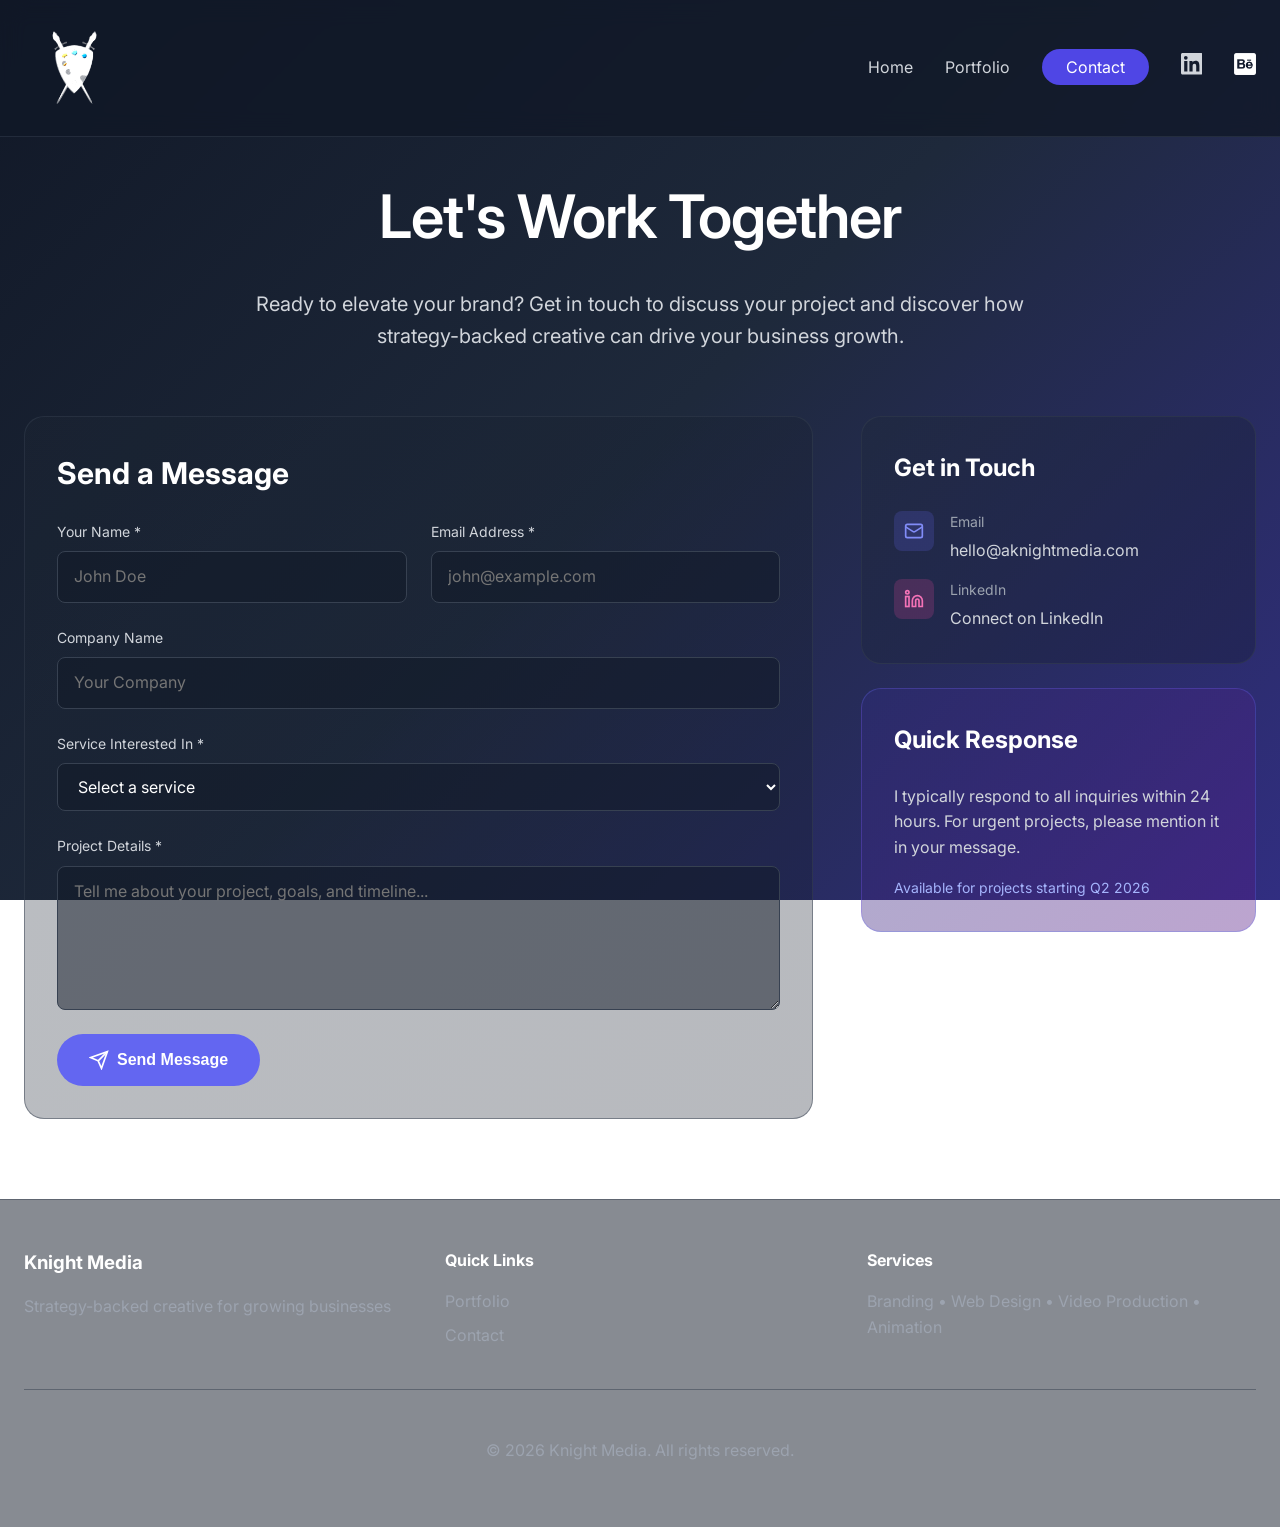
==== contact.html @ f667a1e2 "Add LinkedIn and Behance icons to the global navigation. Include the custom Behance asset and nav st" ====
<!DOCTYPE html>
<html lang="en">
  <head>
    <meta charset="UTF-8" />
    <meta name="viewport" content="width=device-width, initial-scale=1.0" />
    <meta name="description" content="Contact Knight Media to start your next creative project." />
    <title>Contact — Knight Media</title>
    <link rel="stylesheet" href="styles.css?v=5" />
    <link rel="preconnect" href="https://fonts.googleapis.com" />
    <link rel="preconnect" href="https://fonts.gstatic.com" crossorigin />
    <link href="https://fonts.googleapis.com/css2?family=Inter:wght@400;500;600;700&display=swap" rel="stylesheet" />
  </head>
  <body>
    <header class="site-header">
      <nav class="nav">
        <a class="logo" href="index.html">
          <img
            class="logo-img"
            src="assets/logo-animated.gif"
            data-static="assets/logo-static.png"
            data-duration="6000"
            alt="Knight Media"
          />
        </a>
        <button class="nav-toggle" aria-label="Open menu" aria-expanded="false">
          <svg xmlns="http://www.w3.org/2000/svg" viewBox="0 0 24 24" fill="none" stroke="currentColor" stroke-width="2" aria-hidden="true">
            <line x1="3" y1="6" x2="21" y2="6"></line>
            <line x1="3" y1="12" x2="21" y2="12"></line>
            <line x1="3" y1="18" x2="21" y2="18"></line>
          </svg>
        </button>
        <ul class="nav-links">
          <li><a href="index.html">Home</a></li>
          <li><a href="portfolio.html">Portfolio</a></li>
          <li><a href="contact.html" class="nav-cta is-active">Contact</a></li>
          <li>
            <a class="nav-social" href="https://www.linkedin.com/in/amyknight2026/" target="_blank" rel="noopener noreferrer" aria-label="LinkedIn">
              <svg xmlns="http://www.w3.org/2000/svg" viewBox="0 0 24 24" fill="currentColor" aria-hidden="true">
                <path d="M20.447 20.452h-3.554v-5.569c0-1.328-.027-3.037-1.852-3.037-1.853 0-2.136 1.445-2.136 2.939v5.667H9.351V9h3.414v1.561h.046c.477-.9 1.637-1.85 3.37-1.85 3.601 0 4.267 2.37 4.267 5.455v6.286zM5.337 7.433a2.062 2.062 0 0 1-2.063-2.065 2.064 2.064 0 1 1 4.126 0 2.062 2.062 0 0 1-2.063 2.065zm1.782 13.019H3.555V9h3.564v11.452zM22.225 0H1.771C.792 0 0 .774 0 1.729v20.542C0 23.227.792 24 1.771 24h20.451C23.2 24 24 23.227 24 22.271V1.729C24 .774 23.2 0 22.222 0h.003z" />
              </svg>
            </a>
          </li>
          <li>
            <a class="nav-social" href="https://www.behance.net/aknightmedia" target="_blank" rel="noopener noreferrer" aria-label="Behance">
              <img src="assets/behance-social-icon.png" alt="" width="22" height="22" />
            </a>
          </li>
        </ul>
      </nav>
    </header>

    <main>
      <div class="page-content">
        <div class="page-hero">
          <h1>Let&apos;s Work Together</h1>
          <p>
            Ready to elevate your brand? Get in touch to discuss your project
            and discover how strategy-backed creative can drive your business growth.
          </p>
        </div>

        <div class="contact-grid">
          <div class="form-panel">
            <h2>Send a Message</h2>
            <form id="contact-form" action="mailto:hello@aknightmedia.com" method="post" enctype="text/plain">
              <div class="form-grid">
                <div class="form-group">
                  <label for="name">Your Name *</label>
                  <input type="text" id="name" name="name" required placeholder="John Doe" />
                </div>
                <div class="form-group">
                  <label for="email">Email Address *</label>
                  <input type="email" id="email" name="email" required placeholder="john@example.com" />
                </div>
                <div class="form-group full">
                  <label for="company">Company Name</label>
                  <input type="text" id="company" name="company" placeholder="Your Company" />
                </div>
                <div class="form-group full">
                  <label for="service">Service Interested In *</label>
                  <select id="service" name="service" required>
                    <option value="">Select a service</option>
                    <option value="brand-launch">Brand Launch Kit</option>
                    <option value="explainer-video">Explainer Video Package</option>
                    <option value="social-motion">Social Motion Pack</option>
                    <option value="full-brand-web">Full Brand + Web</option>
                    <option value="consultation">General Consultation</option>
                  </select>
                </div>
                <div class="form-group full">
                  <label for="message">Project Details *</label>
                  <textarea id="message" name="message" required placeholder="Tell me about your project, goals, and timeline..."></textarea>
                </div>
              </div>
              <button class="button button-primary" type="submit" style="margin-top: 1.5rem;">
                <svg xmlns="http://www.w3.org/2000/svg" viewBox="0 0 24 24" fill="none" stroke="currentColor" stroke-width="2" aria-hidden="true">
                  <path d="m22 2-7 20-4-9-9-4Z"></path>
                  <path d="M22 2 11 13"></path>
                </svg>
                Send Message
              </button>
            </form>
          </div>

          <div class="contact-sidebar">
            <div class="info-card">
              <h3>Get in Touch</h3>
              <a class="contact-item" href="mailto:hello@aknightmedia.com">
                <div class="contact-item-icon" style="background: rgba(99, 102, 241, 0.2); color: #818cf8;">
                  <svg xmlns="http://www.w3.org/2000/svg" viewBox="0 0 24 24" fill="none" stroke="currentColor" stroke-width="2" aria-hidden="true">
                    <rect width="20" height="16" x="2" y="4" rx="2"></rect>
                    <path d="m22 7-8.97 5.7a1.94 1.94 0 0 1-2.06 0L2 7"></path>
                  </svg>
                </div>
                <div>
                  <div class="contact-item-label">Email</div>
                  <div>hello@aknightmedia.com</div>
                </div>
              </a>
              <a class="contact-item" href="https://linkedin.com" target="_blank" rel="noopener noreferrer">
                <div class="contact-item-icon" style="background: rgba(236, 72, 153, 0.2); color: #f472b6;">
                  <svg xmlns="http://www.w3.org/2000/svg" viewBox="0 0 24 24" fill="none" stroke="currentColor" stroke-width="2" aria-hidden="true">
                    <path d="M16 8a6 6 0 0 1 6 6v7h-4v-7a2 2 0 0 0-2-2 2 2 0 0 0-2 2v7h-4v-7a6 6 0 0 1 6-6z"></path>
                    <rect width="4" height="12" x="2" y="9"></rect>
                    <circle cx="4" cy="4" r="2"></circle>
                  </svg>
                </div>
                <div>
                  <div class="contact-item-label">LinkedIn</div>
                  <div>Connect on LinkedIn</div>
                </div>
              </a>
            </div>

            <div class="info-card highlight">
              <h3>Quick Response</h3>
              <p style="color: var(--text-muted); margin: 0 0 1rem;">
                I typically respond to all inquiries within 24 hours. For urgent projects,
                please mention it in your message.
              </p>
              <p style="color: var(--indigo-light); font-size: 0.875rem; margin: 0;">
                Available for projects starting Q2 2026
              </p>
            </div>
          </div>
        </div>
      </div>
    </main>

    <footer class="site-footer">
      <div class="footer-inner">
        <div class="footer-grid">
          <div>
            <h3>Knight Media</h3>
            <p>Strategy-backed creative for growing businesses</p>
          </div>
          <div>
            <h4>Quick Links</h4>
            <div class="footer-links">
              <a href="portfolio.html">Portfolio</a>
              <a href="contact.html">Contact</a>
            </div>
          </div>
          <div>
            <h4>Services</h4>
            <p>Branding &bull; Web Design &bull; Video Production &bull; Animation</p>
          </div>
        </div>
        <div class="footer-bottom">
          <p>&copy; <span id="year"></span> Knight Media. All rights reserved.</p>
        </div>
      </div>
    </footer>

    <script src="script.js?v=3"></script>
  </body>
</html>
---- styles.css ----
:root {
  --bg-dark: #111827;
  --bg-card: rgba(31, 41, 55, 0.5);
  --text: #ffffff;
  --text-muted: #d1d5db;
  --text-subtle: #9ca3af;
  --indigo: #6366f1;
  --indigo-light: #a5b4fc;
  --indigo-dark: #4f46e5;
  --purple: #a855f7;
  --pink: #ec4899;
  --border: rgba(55, 65, 81, 0.5);
  --max-width: 80rem;
  --radius: 1rem;
  --radius-lg: 1.25rem;
}

*,
*::before,
*::after {
  box-sizing: border-box;
}

html {
  scroll-behavior: smooth;
}

body {
  margin: 0;
  font-family: "Inter", system-ui, -apple-system, sans-serif;
  background: linear-gradient(135deg, #111827 0%, #1e293b 50%, #312e81 100%);
  background-attachment: fixed;
  color: var(--text);
  line-height: 1.6;
  min-height: 100vh;
}

a {
  color: inherit;
  text-decoration: none;
}

img {
  max-width: 100%;
  display: block;
}

.site-header {
  position: fixed;
  top: 0;
  left: 0;
  right: 0;
  z-index: 50;
  background: rgba(17, 24, 39, 0.8);
  backdrop-filter: blur(12px);
  border-bottom: 1px solid var(--border);
}

.nav {
  max-width: var(--max-width);
  margin: 0 auto;
  padding: 1.25rem 1.5rem;
  display: flex;
  align-items: center;
  justify-content: space-between;
  gap: 1rem;
}

.logo {
  display: inline-flex;
  align-items: center;
}

.logo-img {
  height: 6rem;
  width: auto;
}

.nav-links {
  display: flex;
  align-items: center;
  gap: 2rem;
  list-style: none;
  margin: 0;
  padding: 0;
}

.nav-links a {
  color: var(--text-muted);
  transition: color 0.2s ease;
}

.nav-links a:hover,
.nav-links a:focus-visible,
.nav-links a.is-active {
  color: var(--text);
}

.nav-links a.nav-cta {
  padding: 0.5rem 1.5rem;
  border-radius: 999px;
  background: var(--indigo);
  color: var(--text);
}

.nav-links a.nav-cta:hover,
.nav-links a.nav-cta.is-active {
  background: var(--indigo-dark);
}

.nav-social {
  display: inline-flex;
  align-items: center;
  justify-content: center;
  color: #fff;
  transition: opacity 0.2s ease;
}

.nav-social:hover,
.nav-social:focus-visible {
  color: #fff;
  opacity: 0.8;
}

.nav-social svg,
.nav-social img {
  width: 1.35rem;
  height: 1.35rem;
  display: block;
}

.nav-toggle {
  display: none;
  background: none;
  border: none;
  color: var(--text);
  cursor: pointer;
  padding: 0.25rem;
}

.nav-toggle svg {
  width: 1.5rem;
  height: 1.5rem;
}

main {
  padding-top: 5.5rem;
}

.page-content {
  max-width: var(--max-width);
  margin: 0 auto;
  padding: 0 1.5rem;
}

.section {
  padding: 5rem 0;
}

.section-alt {
  background: rgba(17, 24, 39, 0.3);
}

.section-header {
  text-align: center;
  margin-bottom: 4rem;
}

.section-header h2 {
  font-size: clamp(2rem, 5vw, 3rem);
  font-weight: 600;
  letter-spacing: -0.02em;
  margin: 0 0 1rem;
}

.section-header p {
  font-size: 1.25rem;
  color: var(--text-muted);
  max-width: 42rem;
  margin: 0 auto;
}

.hero {
  position: relative;
  min-height: calc(90vh - 5.5rem);
  display: flex;
  align-items: center;
  justify-content: center;
  text-align: center;
  margin-top: 50px;
  padding: 3rem 1.5rem;
}

.hero::before {
  content: "";
  position: absolute;
  inset: 0;
  background: linear-gradient(
    180deg,
    transparent 0%,
    rgba(49, 46, 129, 0.2) 50%,
    rgba(17, 24, 39, 0.5) 100%
  );
  pointer-events: none;
}

.hero-inner {
  position: relative;
  max-width: 64rem;
}

.badge {
  display: inline-flex;
  align-items: center;
  gap: 0.5rem;
  padding: 0.5rem 1rem;
  margin-bottom: 1.5rem;
  background: rgba(99, 102, 241, 0.2);
  border: 1px solid rgba(129, 140, 248, 0.3);
  border-radius: 999px;
  font-size: 0.875rem;
  color: var(--indigo-light);
}

.badge svg {
  width: 1rem;
  height: 1rem;
}

.hero h1 {
  font-size: clamp(2.5rem, 7vw, 4.5rem);
  font-weight: 600;
  letter-spacing: -0.03em;
  line-height: 1.1;
  margin: 0 0 1.5rem;
}

.gradient-text {
  background: linear-gradient(90deg, var(--indigo-light), var(--purple));
  -webkit-background-clip: text;
  background-clip: text;
  color: transparent;
}

.hero-text {
  font-size: clamp(1.1rem, 2.5vw, 1.5rem);
  color: var(--text-muted);
  max-width: 48rem;
  margin: 0 auto 2rem;
  line-height: 1.7;
}

.hero-actions {
  display: flex;
  flex-wrap: wrap;
  gap: 1rem;
  justify-content: center;
}

.button {
  display: inline-flex;
  align-items: center;
  justify-content: center;
  gap: 0.5rem;
  padding: 1rem 2rem;
  border-radius: 999px;
  font-weight: 600;
  font-size: 1rem;
  border: none;
  cursor: pointer;
  transition: transform 0.2s ease, background 0.2s ease;
}

.button:hover,
.button:focus-visible {
  transform: scale(1.05);
}

.button-primary {
  background: var(--indigo);
  color: var(--text);
}

.button-primary:hover,
.button-primary:focus-visible {
  background: var(--indigo-dark);
}

.button-secondary {
  background: rgba(255, 255, 255, 0.1);
  border: 1px solid rgba(255, 255, 255, 0.2);
  color: var(--text);
  backdrop-filter: blur(4px);
}

.button-secondary:hover,
.button-secondary:focus-visible {
  background: rgba(255, 255, 255, 0.2);
}

.button svg {
  width: 1.25rem;
  height: 1.25rem;
}

.card-grid {
  display: grid;
  gap: 1.5rem;
}

.card-grid-4 {
  grid-template-columns: repeat(4, minmax(0, 1fr));
}

.card-grid-3 {
  grid-template-columns: repeat(3, minmax(0, 1fr));
}

.card-grid-2 {
  grid-template-columns: repeat(2, minmax(0, 1fr));
}

.package-card {
  background: linear-gradient(135deg, rgba(31, 41, 55, 0.5), rgba(17, 24, 39, 0.5));
  backdrop-filter: blur(4px);
  border: 1px solid var(--border);
  border-radius: var(--radius-lg);
  padding: 2rem;
  transition: transform 0.2s ease, border-color 0.2s ease;
}

.package-card:hover {
  transform: scale(1.03);
  border-color: rgba(99, 102, 241, 0.5);
}

.package-card.featured {
  background: linear-gradient(135deg, rgba(49, 46, 129, 0.4), rgba(88, 28, 135, 0.4));
  border: 2px solid rgba(99, 102, 241, 0.5);
  transform: scale(1.03);
  position: relative;
}

.package-card .popular-badge {
  position: absolute;
  top: -0.75rem;
  left: 50%;
  transform: translateX(-50%);
  padding: 0.25rem 1rem;
  background: var(--indigo);
  border-radius: 999px;
  font-size: 0.875rem;
}

.icon-box {
  width: 3rem;
  height: 3rem;
  border-radius: 0.5rem;
  display: flex;
  align-items: center;
  justify-content: center;
  margin-bottom: 1.5rem;
}

.icon-box svg {
  width: 1.5rem;
  height: 1.5rem;
}

.icon-box.indigo {
  background: rgba(99, 102, 241, 0.2);
  color: #818cf8;
}

.icon-box.purple {
  background: rgba(168, 85, 247, 0.2);
  color: #c084fc;
}

.icon-box.pink {
  background: rgba(236, 72, 153, 0.2);
  color: #f472b6;
}

.package-card h3 {
  font-size: 1.5rem;
  margin: 0 0 0.5rem;
}

.package-price {
  font-size: 1.875rem;
  margin: 0 0 1rem;
}

.package-price.indigo {
  color: var(--indigo-light);
}

.package-price.purple {
  color: #c084fc;
}

.package-price.pink {
  color: #f472b6;
}

.feature-list {
  list-style: none;
  margin: 0 0 1.5rem;
  padding: 0;
  display: grid;
  gap: 0.75rem;
  color: var(--text-muted);
}

.feature-list li {
  display: flex;
  align-items: flex-start;
  gap: 0.5rem;
}

.feature-list svg {
  width: 1rem;
  height: 1rem;
  margin-top: 0.25rem;
  flex-shrink: 0;
}

.package-cta {
  display: block;
  text-align: center;
  padding: 0.75rem 1.5rem;
  border-radius: 0.5rem;
  transition: background 0.2s ease;
}

.package-cta.indigo {
  background: rgba(99, 102, 241, 0.2);
  border: 1px solid rgba(129, 140, 248, 0.3);
}

.package-cta.indigo:hover {
  background: rgba(99, 102, 241, 0.3);
}

.package-cta.purple {
  background: rgba(168, 85, 247, 0.2);
  border: 1px solid rgba(192, 132, 252, 0.3);
}

.package-cta.purple:hover {
  background: rgba(168, 85, 247, 0.3);
}

.package-cta.pink {
  background: rgba(236, 72, 153, 0.2);
  border: 1px solid rgba(244, 114, 182, 0.3);
}

.package-cta.pink:hover {
  background: rgba(236, 72, 153, 0.3);
}

.case-card {
  background: linear-gradient(135deg, rgba(31, 41, 55, 0.3), rgba(17, 24, 39, 0.3));
  border: 1px solid var(--border);
  border-radius: var(--radius-lg);
  overflow: hidden;
  transition: transform 0.2s ease, border-color 0.2s ease;
}

.case-card:hover {
  transform: scale(1.03);
  border-color: rgba(99, 102, 241, 0.5);
}

.case-card-image {
  height: 16rem;
  display: flex;
  align-items: center;
  justify-content: center;
}

.case-card-image svg {
  width: 5rem;
  height: 5rem;
  color: rgba(255, 255, 255, 0.3);
}

.case-card-image.indigo {
  background: linear-gradient(135deg, #4f46e5, #7c3aed);
}

.case-card-image.purple {
  background: linear-gradient(135deg, #7c3aed, #db2777);
}

.case-card-image.pink {
  background: linear-gradient(135deg, #db2777, #ea580c);
}

.case-card-body {
  padding: 1.5rem;
}

.case-tag {
  font-size: 0.875rem;
  margin: 0 0 0.5rem;
}

.case-tag.indigo {
  color: #818cf8;
}

.case-tag.purple {
  color: #c084fc;
}

.case-tag.pink {
  color: #f472b6;
}

.case-card h3 {
  font-size: 1.5rem;
  margin: 0 0 0.5rem;
  transition: color 0.2s ease;
}

.case-card:hover h3 {
  color: var(--indigo-light);
}

.case-card p {
  color: var(--text-subtle);
  margin: 0 0 1rem;
}

.case-link {
  display: flex;
  align-items: center;
  gap: 0.5rem;
  color: #818cf8;
}

.case-link svg {
  width: 1rem;
  height: 1rem;
  transition: transform 0.2s ease;
}

.case-card:hover .case-link svg {
  transform: translateX(0.25rem);
}

.text-center {
  text-align: center;
}

.mt-12 {
  margin-top: 3rem;
}

.site-footer {
  background: rgba(17, 24, 39, 0.5);
  border-top: 1px solid var(--border);
  margin-top: 5rem;
}

.footer-inner {
  max-width: var(--max-width);
  margin: 0 auto;
  padding: 3rem 1.5rem;
}

.footer-grid {
  display: grid;
  grid-template-columns: repeat(3, minmax(0, 1fr));
  gap: 2rem;
}

.footer-grid h3,
.footer-grid h4 {
  margin: 0 0 1rem;
}

.footer-grid p,
.footer-grid a {
  color: var(--text-subtle);
}

.footer-grid a:hover {
  color: var(--text);
}

.footer-links {
  display: grid;
  gap: 0.5rem;
}

.footer-bottom {
  border-top: 1px solid var(--border);
  margin-top: 2rem;
  padding-top: 2rem;
  text-align: center;
  color: var(--text-subtle);
}

.page-hero {
  padding: 5rem 0 4rem;
  text-align: center;
}

.page-hero h1 {
  font-size: clamp(2.5rem, 6vw, 3.75rem);
  font-weight: 600;
  letter-spacing: -0.02em;
  margin: 0 0 1.5rem;
}

.page-hero p {
  font-size: 1.25rem;
  color: var(--text-muted);
  max-width: 48rem;
  margin: 0 auto;
}

.filter-bar {
  display: flex;
  flex-wrap: wrap;
  justify-content: center;
  gap: 1rem;
  margin-bottom: 3rem;
}

.filter-btn {
  display: inline-flex;
  align-items: center;
  gap: 0.5rem;
  padding: 0.75rem 1.5rem;
  border-radius: 999px;
  border: none;
  background: rgba(31, 41, 55, 0.5);
  color: var(--text-muted);
  font-size: 1rem;
  cursor: pointer;
  transition: background 0.2s ease, color 0.2s ease;
}

.filter-btn:hover {
  background: rgba(55, 65, 81, 0.5);
}

.filter-btn.is-active {
  background: var(--indigo);
  color: var(--text);
}

.filter-btn.is-active.purple {
  background: var(--purple);
}

.filter-btn.is-active.pink {
  background: var(--pink);
}

.filter-btn svg {
  width: 1rem;
  height: 1rem;
}

.portfolio-card {
  background: linear-gradient(135deg, rgba(31, 41, 55, 0.3), rgba(17, 24, 39, 0.3));
  border: 1px solid var(--border);
  border-radius: var(--radius-lg);
  overflow: hidden;
  transition: transform 0.2s ease, border-color 0.2s ease;
}

.portfolio-card:hover {
  transform: scale(1.03);
  border-color: rgba(99, 102, 241, 0.5);
}

.portfolio-card-image {
  position: relative;
  aspect-ratio: 4 / 3;
  overflow: hidden;
  cursor: zoom-in;
}

.portfolio-card-image img {
  width: 100%;
  height: 100%;
  object-fit: cover;
  object-position: center;
  transition: transform 0.5s ease;
}

.portfolio-card-image img.portfolio-card-image-left {
  object-position: left center;
}

.portfolio-card-image video {
  width: 100%;
  height: 100%;
  object-fit: cover;
  display: block;
  background: #000;
}

.portfolio-card-image:has(.portfolio-card-video)::after {
  content: "";
  position: absolute;
  inset: 0;
  background: rgba(17, 24, 39, 0.2);
  pointer-events: none;
  transition: background 0.2s ease;
}

.portfolio-card-image:has(.portfolio-card-video)::before {
  content: "";
  position: absolute;
  top: 50%;
  left: 50%;
  z-index: 1;
  width: 3.5rem;
  height: 3.5rem;
  border-radius: 999px;
  background: rgba(17, 24, 39, 0.75);
  border: 2px solid rgba(255, 255, 255, 0.85);
  transform: translate(-40%, -50%);
  clip-path: polygon(38% 28%, 38% 72%, 72% 50%);
  pointer-events: none;
  transition: transform 0.2s ease, background 0.2s ease;
}

.portfolio-card:hover .portfolio-card-image:has(.portfolio-card-video)::after {
  background: rgba(17, 24, 39, 0.35);
}

.portfolio-card:hover .portfolio-card-image:has(.portfolio-card-video)::before {
  transform: translate(-40%, -50%) scale(1.08);
  background: rgba(99, 102, 241, 0.85);
}

.portfolio-card-link {
  display: block;
  width: 100%;
  height: 100%;
}

.portfolio-card-image:has(.portfolio-card-link) {
  cursor: pointer;
}

.portfolio-card:hover .portfolio-card-image img {
  transform: scale(1.1);
}

.portfolio-card-body {
  padding: 1.5rem;
}

.portfolio-card-body .category {
  font-size: 0.875rem;
  color: #818cf8;
  margin: 0 0 0.5rem;
}

.portfolio-card-body h3 {
  font-size: 1.25rem;
  margin: 0 0 0.5rem;
  transition: color 0.2s ease;
}

.portfolio-card:hover h3 {
  color: var(--indigo-light);
}

.portfolio-card-body p {
  color: var(--text-subtle);
  margin: 0;
}

.lightbox {
  position: fixed;
  inset: 0;
  z-index: 1000;
}

.lightbox[hidden] {
  display: none;
}

.lightbox-backdrop {
  position: fixed;
  inset: 0;
  border: 0;
  background: rgba(17, 24, 39, 0.92);
  cursor: zoom-out;
}

.lightbox-dialog {
  position: fixed;
  top: 50%;
  left: 50%;
  z-index: 1;
  transform: translate(-50%, -50%);
  max-width: min(96vw, 72rem);
  max-height: 92vh;
  padding: 0 2rem;
}

.lightbox-image,
.lightbox-video {
  display: block;
  max-width: min(96vw, 72rem);
  max-height: 92vh;
  width: auto;
  height: auto;
  border-radius: var(--radius);
  box-shadow: 0 25px 50px rgba(0, 0, 0, 0.45);
}

.lightbox-image[hidden],
.lightbox-video[hidden] {
  display: none;
}

.lightbox-video {
  background: #000;
  object-fit: contain;
}

.lightbox-close {
  position: absolute;
  top: -0.5rem;
  right: -0.5rem;
  z-index: 2;
  display: flex;
  align-items: center;
  justify-content: center;
  width: 2.5rem;
  height: 2.5rem;
  border: 1px solid var(--border);
  border-radius: 999px;
  background: rgba(31, 41, 55, 0.95);
  color: var(--text);
  font-size: 1.5rem;
  line-height: 1;
  cursor: pointer;
  transition: background 0.2s ease, border-color 0.2s ease;
}

.lightbox-close:hover {
  background: rgba(55, 65, 81, 0.95);
  border-color: rgba(99, 102, 241, 0.5);
}

.contact-grid {
  display: grid;
  grid-template-columns: 2fr 1fr;
  gap: 3rem;
}

.form-panel {
  background: linear-gradient(135deg, rgba(31, 41, 55, 0.3), rgba(17, 24, 39, 0.3));
  border: 1px solid var(--border);
  border-radius: var(--radius-lg);
  padding: 2rem;
}

.form-panel h2 {
  font-size: 1.875rem;
  margin: 0 0 1.5rem;
}

.form-grid {
  display: grid;
  grid-template-columns: repeat(2, minmax(0, 1fr));
  gap: 1.5rem;
}

.form-group {
  display: grid;
  gap: 0.5rem;
}

.form-group.full {
  grid-column: 1 / -1;
}

.form-group label {
  font-size: 0.875rem;
  color: var(--text-muted);
}

.form-group input,
.form-group select,
.form-group textarea {
  width: 100%;
  padding: 0.75rem 1rem;
  background: rgba(17, 24, 39, 0.5);
  border: 1px solid #374151;
  border-radius: 0.5rem;
  color: var(--text);
  font: inherit;
  transition: border-color 0.2s ease;
}

.form-group input:focus,
.form-group select:focus,
.form-group textarea:focus {
  outline: none;
  border-color: var(--indigo);
}

.form-group textarea {
  resize: vertical;
  min-height: 9rem;
}

.contact-sidebar {
  display: grid;
  gap: 1.5rem;
  align-content: start;
}

.info-card {
  background: linear-gradient(135deg, rgba(31, 41, 55, 0.3), rgba(17, 24, 39, 0.3));
  border: 1px solid var(--border);
  border-radius: var(--radius-lg);
  padding: 2rem;
}

.info-card.highlight {
  background: linear-gradient(135deg, rgba(49, 46, 129, 0.4), rgba(88, 28, 135, 0.4));
  border-color: rgba(99, 102, 241, 0.3);
}

.info-card h3 {
  font-size: 1.5rem;
  margin: 0 0 1.5rem;
}

.contact-item {
  display: flex;
  gap: 1rem;
  color: var(--text-muted);
  transition: color 0.2s ease;
}

.contact-item:hover {
  color: var(--indigo-light);
}

.contact-item + .contact-item {
  margin-top: 1rem;
}

.contact-item-icon {
  width: 2.5rem;
  height: 2.5rem;
  border-radius: 0.5rem;
  display: flex;
  align-items: center;
  justify-content: center;
  flex-shrink: 0;
}

.contact-item-icon svg {
  width: 1.25rem;
  height: 1.25rem;
}

.contact-item-label {
  font-size: 0.875rem;
  color: var(--text-subtle);
  margin-bottom: 0.25rem;
}

.case-study-content {
  max-width: 56rem;
  margin: 0 auto;
  padding: 0 1.5rem 5rem;
}

.back-link {
  display: inline-flex;
  align-items: center;
  gap: 0.5rem;
  color: #818cf8;
  margin-bottom: 2rem;
  transition: color 0.2s ease;
}

.back-link:hover {
  color: var(--indigo-light);
}

.back-link svg {
  width: 1rem;
  height: 1rem;
}

.case-study-hero-image {
  aspect-ratio: 16 / 9;
  border-radius: var(--radius-lg);
  overflow: hidden;
  margin-bottom: 3rem;
  display: flex;
  align-items: center;
  justify-content: center;
  color: rgba(255, 255, 255, 0.5);
}

.case-study-hero-image.indigo {
  background: linear-gradient(135deg, #4f46e5, #7c3aed);
}

.case-study-hero-image.purple {
  background: linear-gradient(135deg, #7c3aed, #db2777);
}

.case-study-hero-image.pink {
  background: linear-gradient(135deg, #db2777, #ea580c);
}

.case-section {
  background: linear-gradient(135deg, rgba(31, 41, 55, 0.3), rgba(17, 24, 39, 0.3));
  border: 1px solid var(--border);
  border-radius: var(--radius-lg);
  padding: 2rem;
  margin-bottom: 3rem;
}

.case-section.highlight {
  background: linear-gradient(135deg, rgba(49, 46, 129, 0.4), rgba(88, 28, 135, 0.4));
  border-color: rgba(99, 102, 241, 0.3);
}

.case-section-header {
  display: flex;
  gap: 1rem;
  margin-bottom: 1.5rem;
}

.case-section-header h2 {
  font-size: 1.875rem;
  margin: 0 0 0.25rem;
}

.case-section-header p {
  color: var(--text-subtle);
  margin: 0;
}

.stats-grid {
  display: grid;
  grid-template-columns: repeat(3, minmax(0, 1fr));
  gap: 1.5rem;
  margin-top: 2rem;
}

.stat-value {
  font-size: 2.25rem;
  margin-bottom: 0.5rem;
}

.stat-value.indigo {
  color: var(--indigo-light);
}

.stat-value.purple {
  color: #c084fc;
}

.stat-value.pink {
  color: #f472b6;
}

.stat-label {
  font-size: 0.875rem;
  color: var(--text-subtle);
}

.hidden {
  display: none !important;
}

@media (max-width: 1024px) {
  .card-grid-4 {
    grid-template-columns: repeat(2, minmax(0, 1fr));
  }

  .package-card.featured {
    transform: none;
  }
}

@media (max-width: 768px) {
  .nav-toggle {
    display: block;
  }

  .nav-links {
    position: absolute;
    top: 100%;
    left: 0;
    right: 0;
    flex-direction: column;
    align-items: stretch;
    gap: 0;
    padding: 1rem;
    background: #111827;
    border-top: 1px solid var(--border);
    display: none;
  }

  .nav-links.is-open {
    display: flex;
  }

  .nav-links li {
    padding: 0.5rem 0;
  }

  .card-grid-4,
  .card-grid-3,
  .card-grid-2,
  .footer-grid,
  .contact-grid,
  .form-grid,
  .stats-grid {
    grid-template-columns: 1fr;
  }

  .hero {
    min-height: auto;
    margin-top: 50px;
    padding: 2rem 1.5rem 4rem;
  }
}
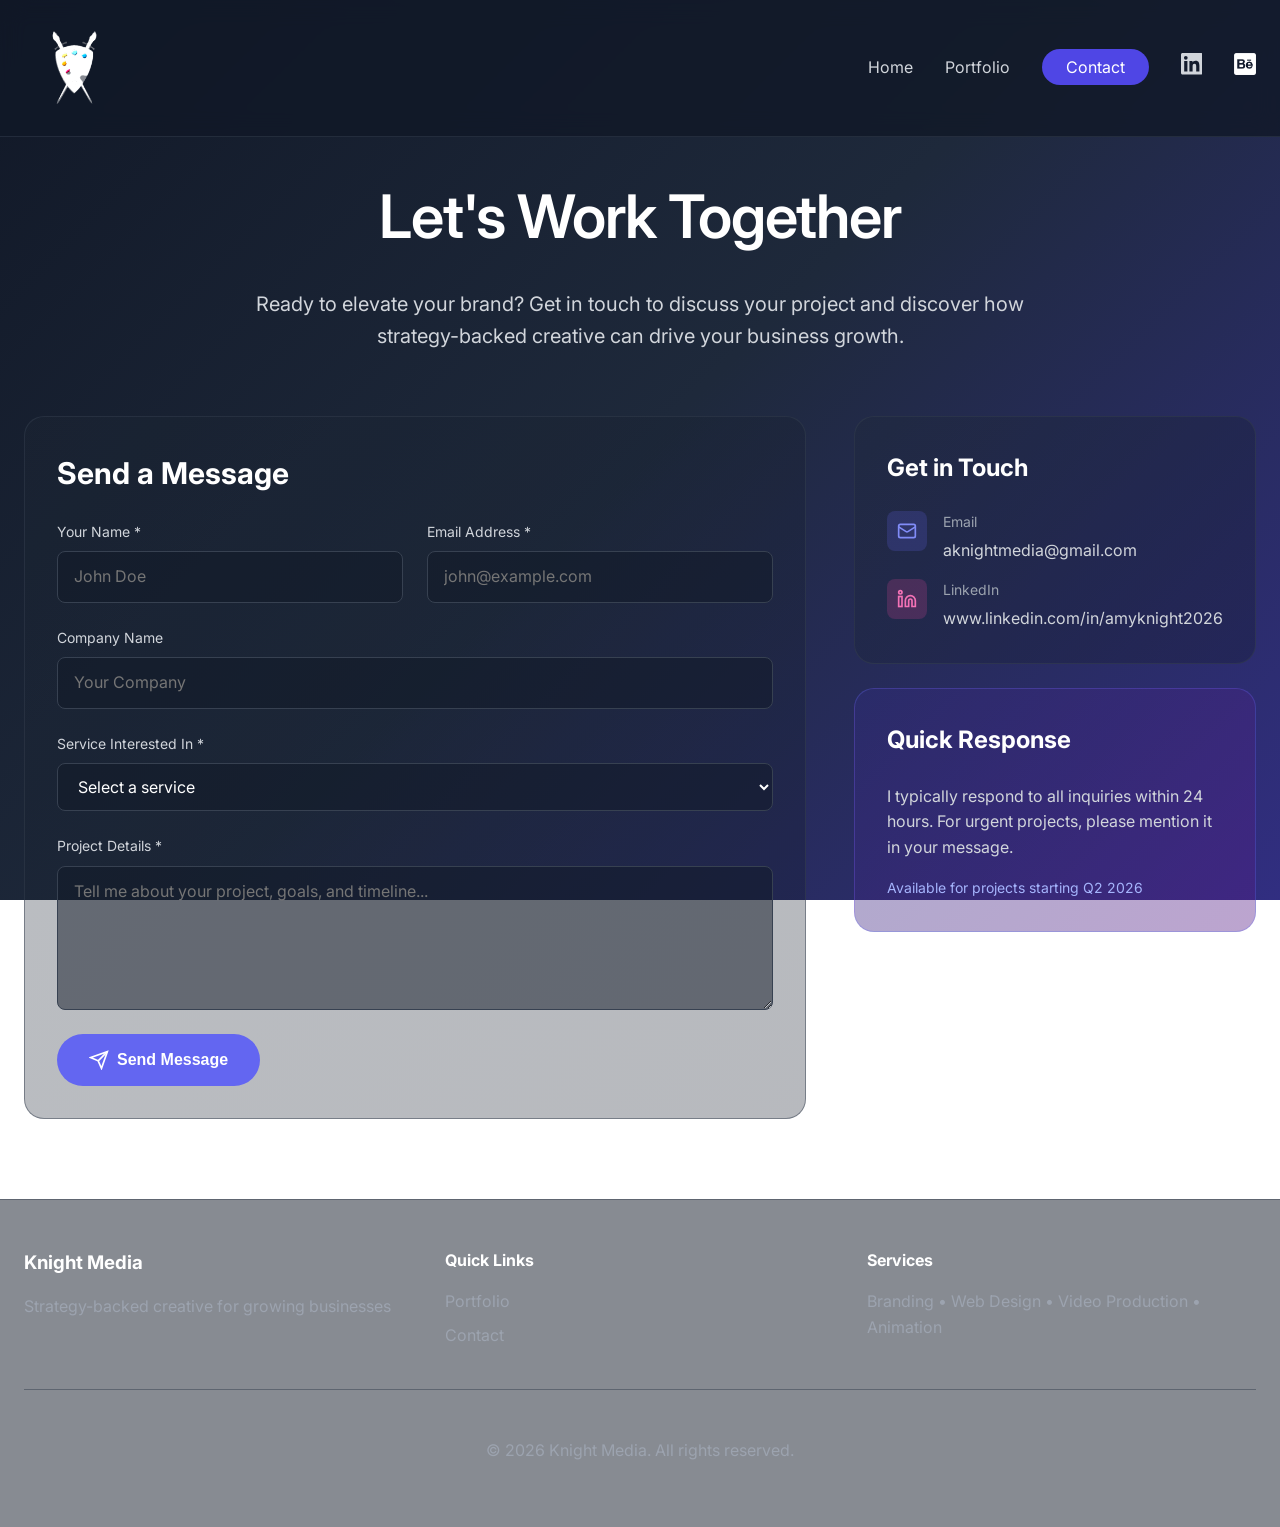
==== commit 44444066: "Add AWS SES contact form with API submission and mailto fallback. Wire the contact page to API Gatew" ====
--- a/contact.html
+++ b/contact.html
@@ -62,8 +62,12 @@
         <div class="contact-grid">
           <div class="form-panel">
             <h2>Send a Message</h2>
-            <form id="contact-form" action="mailto:hello@aknightmedia.com" method="post" enctype="text/plain">
+            <form id="contact-form" novalidate>
               <div class="form-grid">
+                <div class="form-group honeypot" aria-hidden="true">
+                  <label for="website">Website</label>
+                  <input type="text" id="website" name="website" tabindex="-1" autocomplete="off" />
+                </div>
                 <div class="form-group">
                   <label for="name">Your Name *</label>
                   <input type="text" id="name" name="name" required placeholder="John Doe" />
@@ -92,7 +96,8 @@
                   <textarea id="message" name="message" required placeholder="Tell me about your project, goals, and timeline..."></textarea>
                 </div>
               </div>
-              <button class="button button-primary" type="submit" style="margin-top: 1.5rem;">
+              <p id="contact-form-status" class="form-status" hidden role="status"></p>
+              <button class="button button-primary" id="contact-form-submit" type="submit" style="margin-top: 1.5rem;">
                 <svg xmlns="http://www.w3.org/2000/svg" viewBox="0 0 24 24" fill="none" stroke="currentColor" stroke-width="2" aria-hidden="true">
                   <path d="m22 2-7 20-4-9-9-4Z"></path>
                   <path d="M22 2 11 13"></path>
@@ -105,7 +110,7 @@
           <div class="contact-sidebar">
             <div class="info-card">
               <h3>Get in Touch</h3>
-              <a class="contact-item" href="mailto:hello@aknightmedia.com">
+              <a class="contact-item" href="mailto:aknightmedia@gmail.com">
                 <div class="contact-item-icon" style="background: rgba(99, 102, 241, 0.2); color: #818cf8;">
                   <svg xmlns="http://www.w3.org/2000/svg" viewBox="0 0 24 24" fill="none" stroke="currentColor" stroke-width="2" aria-hidden="true">
                     <rect width="20" height="16" x="2" y="4" rx="2"></rect>
@@ -114,10 +119,10 @@
                 </div>
                 <div>
                   <div class="contact-item-label">Email</div>
-                  <div>hello@aknightmedia.com</div>
+                  <div>aknightmedia@gmail.com</div>
                 </div>
               </a>
-              <a class="contact-item" href="https://linkedin.com" target="_blank" rel="noopener noreferrer">
+              <a class="contact-item" href="https://www.linkedin.com/in/amyknight2026/" target="_blank" rel="noopener noreferrer">
                 <div class="contact-item-icon" style="background: rgba(236, 72, 153, 0.2); color: #f472b6;">
                   <svg xmlns="http://www.w3.org/2000/svg" viewBox="0 0 24 24" fill="none" stroke="currentColor" stroke-width="2" aria-hidden="true">
                     <path d="M16 8a6 6 0 0 1 6 6v7h-4v-7a2 2 0 0 0-2-2 2 2 0 0 0-2 2v7h-4v-7a6 6 0 0 1 6-6z"></path>
@@ -127,7 +132,7 @@
                 </div>
                 <div>
                   <div class="contact-item-label">LinkedIn</div>
-                  <div>Connect on LinkedIn</div>
+                  <div>www.linkedin.com/in/amyknight2026</div>
                 </div>
               </a>
             </div>
@@ -172,6 +177,6 @@
       </div>
     </footer>
 
-    <script src="script.js?v=3"></script>
+    <script src="script.js?v=7"></script>
   </body>
 </html>
--- a/styles.css
+++ b/styles.css
@@ -487,6 +487,13 @@
   color: rgba(255, 255, 255, 0.3);
 }
 
+.case-card-image img {
+  width: 100%;
+  height: 100%;
+  object-fit: cover;
+  display: block;
+}
+
 .case-card-image.indigo {
   background: linear-gradient(135deg, #4f46e5, #7c3aed);
 }
@@ -920,6 +927,33 @@
   min-height: 9rem;
 }
 
+.form-group.honeypot {
+  position: absolute;
+  left: -10000px;
+  width: 1px;
+  height: 1px;
+  overflow: hidden;
+}
+
+.form-status {
+  margin: 1rem 0 0;
+  padding: 0.875rem 1rem;
+  border-radius: 0.5rem;
+  font-size: 0.95rem;
+}
+
+.form-status.is-success {
+  color: #bbf7d0;
+  background: rgba(22, 101, 52, 0.25);
+  border: 1px solid rgba(74, 222, 128, 0.35);
+}
+
+.form-status.is-error {
+  color: #fecaca;
+  background: rgba(127, 29, 29, 0.25);
+  border: 1px solid rgba(248, 113, 113, 0.35);
+}
+
 .contact-sidebar {
   display: grid;
   gap: 1.5rem;
@@ -1012,6 +1046,13 @@
   align-items: center;
   justify-content: center;
   color: rgba(255, 255, 255, 0.5);
+}
+
+.case-study-hero-image img {
+  width: 100%;
+  height: 100%;
+  object-fit: cover;
+  display: block;
 }
 
 .case-study-hero-image.indigo {
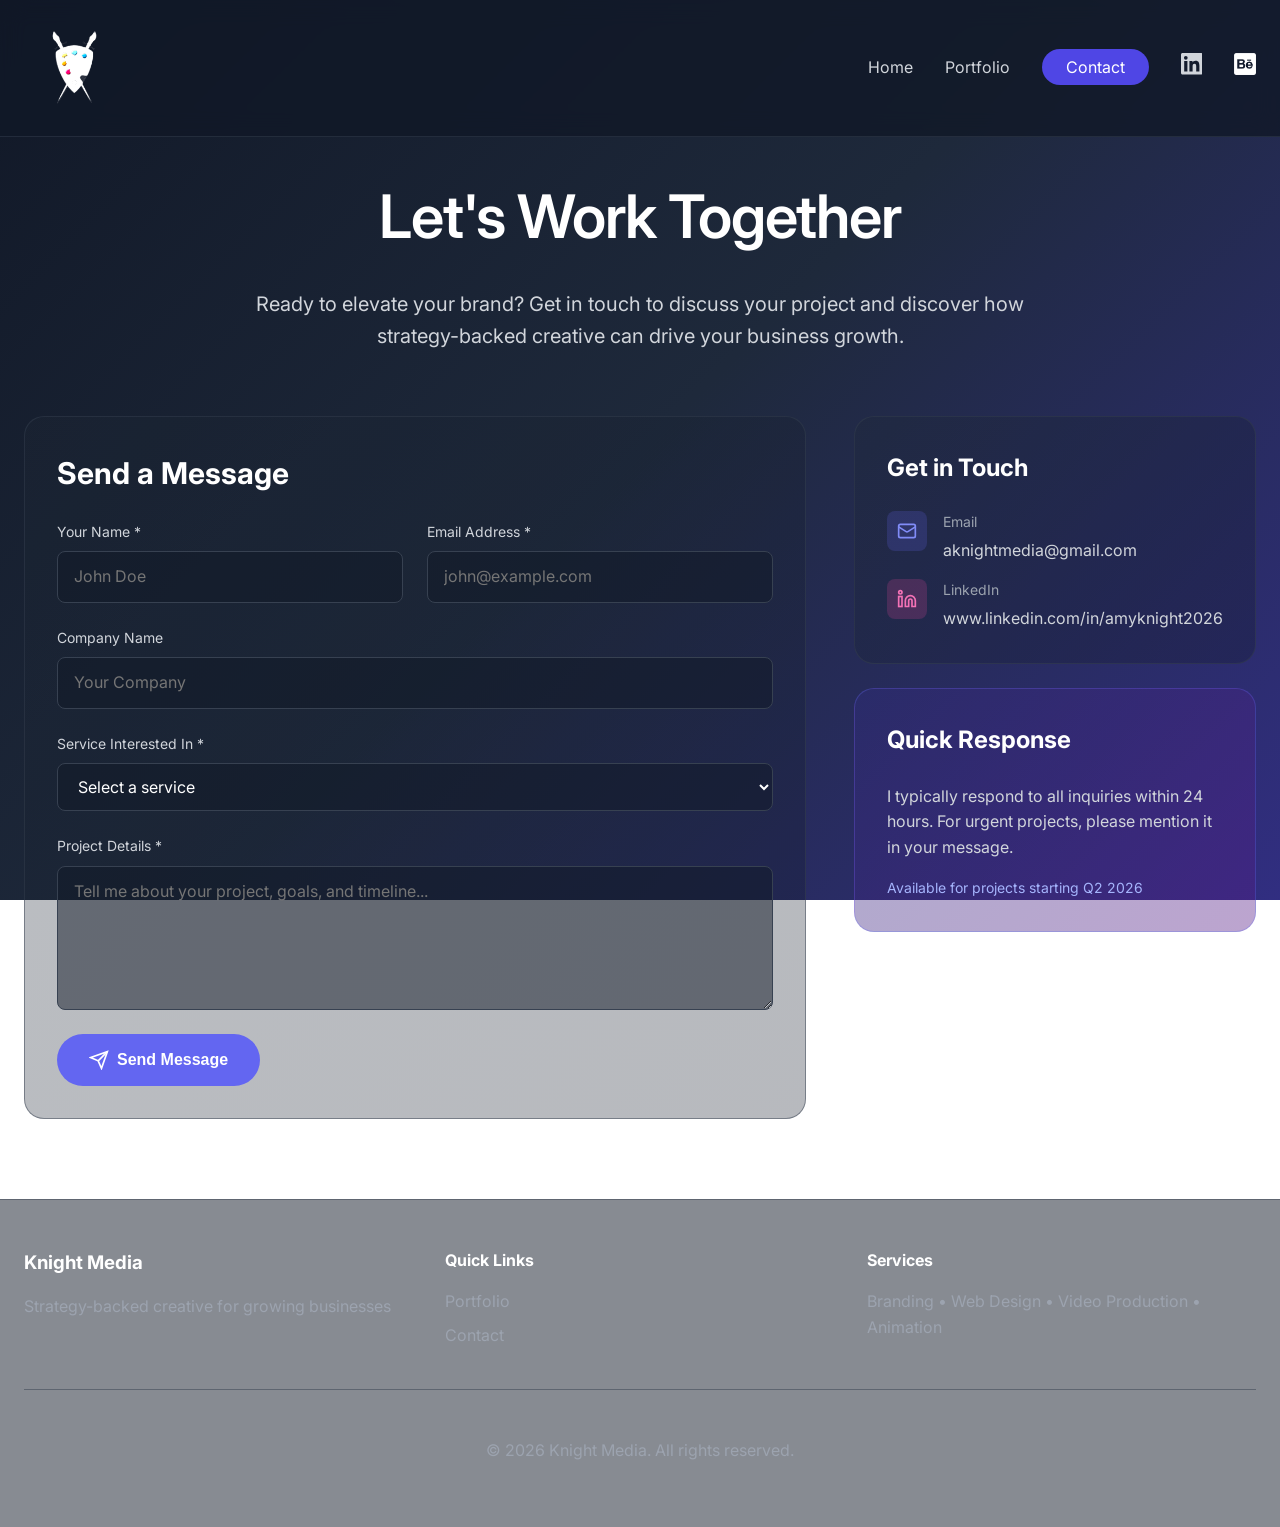
==== commit 24cde0ce: "Publish Get in Touch contact details while keeping mailto form. Update the sidebar email and LinkedI" ====
--- a/contact.html
+++ b/contact.html
@@ -62,12 +62,8 @@
         <div class="contact-grid">
           <div class="form-panel">
             <h2>Send a Message</h2>
-            <form id="contact-form" novalidate>
+            <form id="contact-form" action="mailto:aknightmedia@gmail.com" method="post" enctype="text/plain">
               <div class="form-grid">
-                <div class="form-group honeypot" aria-hidden="true">
-                  <label for="website">Website</label>
-                  <input type="text" id="website" name="website" tabindex="-1" autocomplete="off" />
-                </div>
                 <div class="form-group">
                   <label for="name">Your Name *</label>
                   <input type="text" id="name" name="name" required placeholder="John Doe" />
@@ -96,8 +92,7 @@
                   <textarea id="message" name="message" required placeholder="Tell me about your project, goals, and timeline..."></textarea>
                 </div>
               </div>
-              <p id="contact-form-status" class="form-status" hidden role="status"></p>
-              <button class="button button-primary" id="contact-form-submit" type="submit" style="margin-top: 1.5rem;">
+              <button class="button button-primary" type="submit" style="margin-top: 1.5rem;">
                 <svg xmlns="http://www.w3.org/2000/svg" viewBox="0 0 24 24" fill="none" stroke="currentColor" stroke-width="2" aria-hidden="true">
                   <path d="m22 2-7 20-4-9-9-4Z"></path>
                   <path d="M22 2 11 13"></path>
@@ -177,6 +172,6 @@
       </div>
     </footer>
 
-    <script src="script.js?v=7"></script>
+    <script src="script.js?v=8"></script>
   </body>
 </html>
--- a/styles.css
+++ b/styles.css
@@ -927,33 +927,6 @@
   min-height: 9rem;
 }
 
-.form-group.honeypot {
-  position: absolute;
-  left: -10000px;
-  width: 1px;
-  height: 1px;
-  overflow: hidden;
-}
-
-.form-status {
-  margin: 1rem 0 0;
-  padding: 0.875rem 1rem;
-  border-radius: 0.5rem;
-  font-size: 0.95rem;
-}
-
-.form-status.is-success {
-  color: #bbf7d0;
-  background: rgba(22, 101, 52, 0.25);
-  border: 1px solid rgba(74, 222, 128, 0.35);
-}
-
-.form-status.is-error {
-  color: #fecaca;
-  background: rgba(127, 29, 29, 0.25);
-  border: 1px solid rgba(248, 113, 113, 0.35);
-}
-
 .contact-sidebar {
   display: grid;
   gap: 1.5rem;
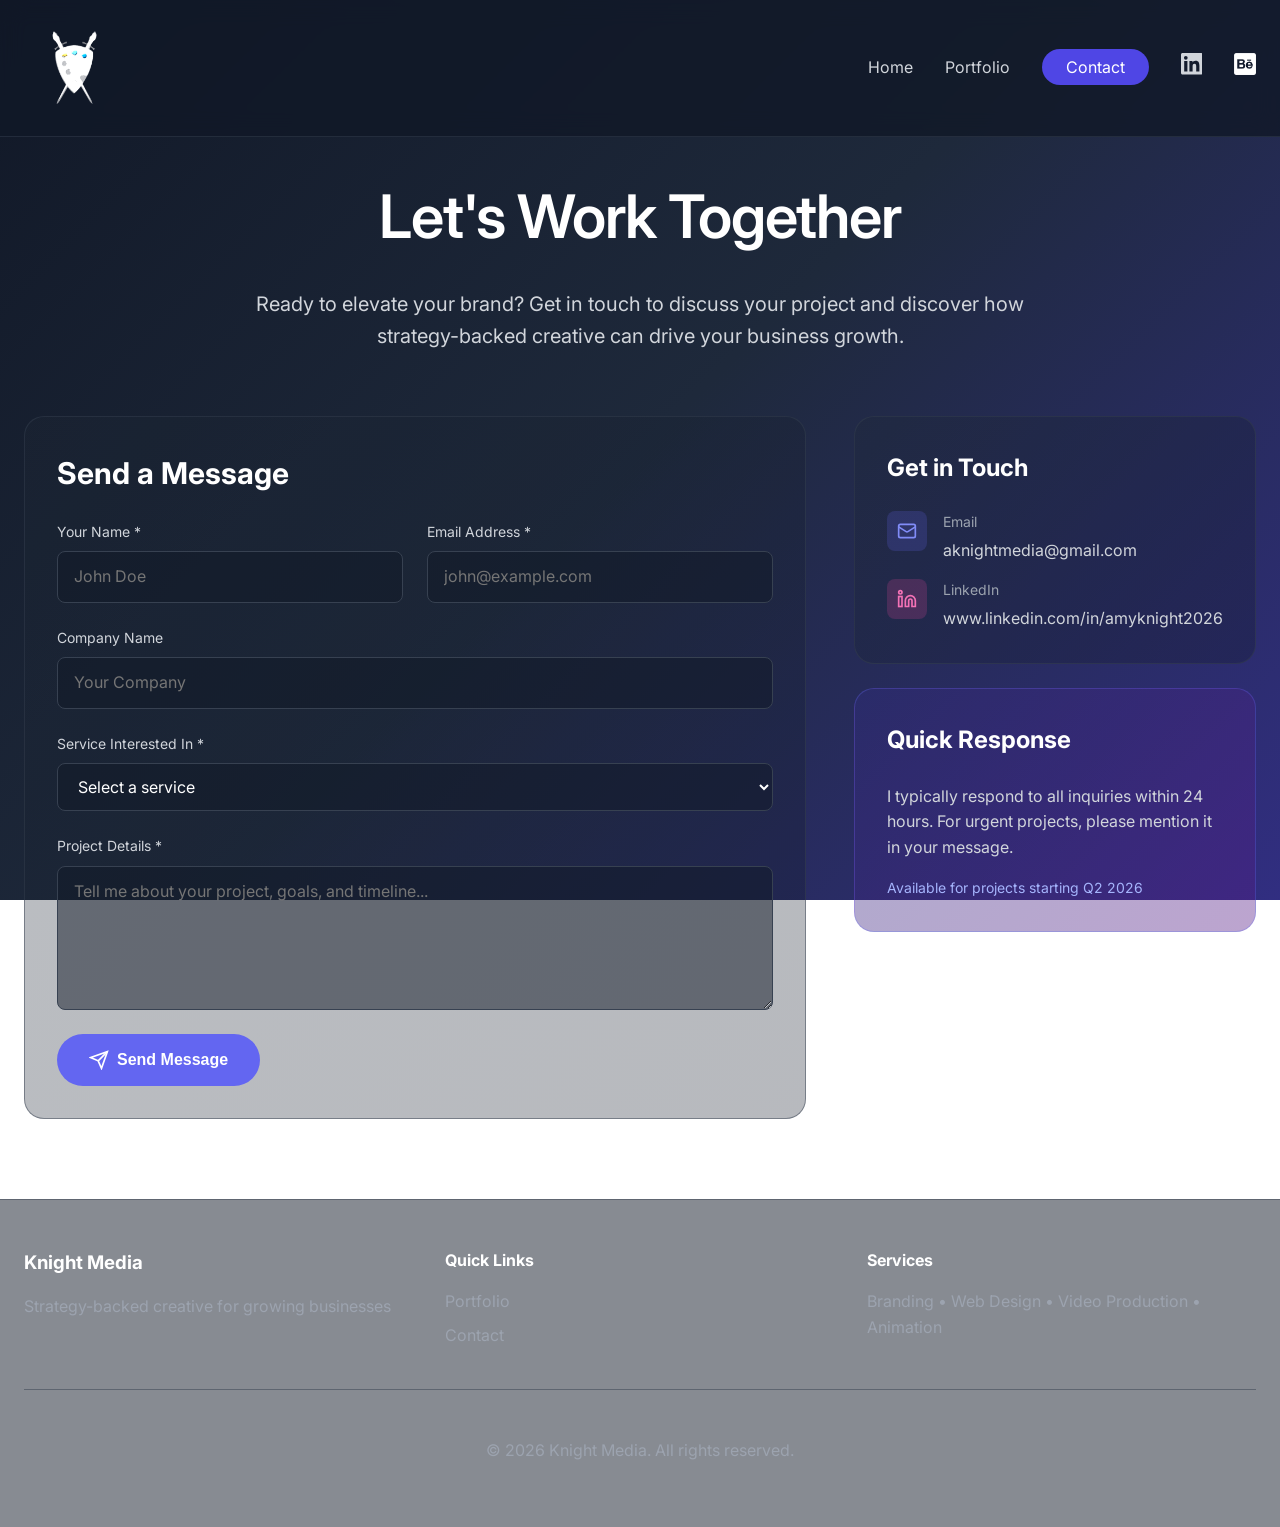
==== commit 250dd7b9: "Restore AWS contact form delivery with mailto fallback. Co-authored-by: Cursor <cursoragent@cursor.c" ====
--- a/contact.html
+++ b/contact.html
@@ -5,7 +5,7 @@
     <meta name="viewport" content="width=device-width, initial-scale=1.0" />
     <meta name="description" content="Contact Knight Media to start your next creative project." />
     <title>Contact — Knight Media</title>
-    <link rel="stylesheet" href="styles.css?v=5" />
+    <link rel="stylesheet" href="styles.css?v=16" />
     <link rel="preconnect" href="https://fonts.googleapis.com" />
     <link rel="preconnect" href="https://fonts.gstatic.com" crossorigin />
     <link href="https://fonts.googleapis.com/css2?family=Inter:wght@400;500;600;700&display=swap" rel="stylesheet" />
@@ -62,8 +62,12 @@
         <div class="contact-grid">
           <div class="form-panel">
             <h2>Send a Message</h2>
-            <form id="contact-form" action="mailto:aknightmedia@gmail.com" method="post" enctype="text/plain">
+            <form id="contact-form" novalidate>
               <div class="form-grid">
+                <div class="form-group honeypot" aria-hidden="true">
+                  <label for="website">Website</label>
+                  <input type="text" id="website" name="website" tabindex="-1" autocomplete="off" />
+                </div>
                 <div class="form-group">
                   <label for="name">Your Name *</label>
                   <input type="text" id="name" name="name" required placeholder="John Doe" />
@@ -92,7 +96,8 @@
                   <textarea id="message" name="message" required placeholder="Tell me about your project, goals, and timeline..."></textarea>
                 </div>
               </div>
-              <button class="button button-primary" type="submit" style="margin-top: 1.5rem;">
+              <p id="contact-form-status" class="form-status" hidden role="status"></p>
+              <button class="button button-primary" id="contact-form-submit" type="submit" style="margin-top: 1.5rem;">
                 <svg xmlns="http://www.w3.org/2000/svg" viewBox="0 0 24 24" fill="none" stroke="currentColor" stroke-width="2" aria-hidden="true">
                   <path d="m22 2-7 20-4-9-9-4Z"></path>
                   <path d="M22 2 11 13"></path>
@@ -172,6 +177,6 @@
       </div>
     </footer>
 
-    <script src="script.js?v=8"></script>
+    <script src="script.js?v=9"></script>
   </body>
 </html>
--- a/styles.css
+++ b/styles.css
@@ -864,6 +864,102 @@
   border-color: rgba(99, 102, 241, 0.5);
 }
 
+.case-section-cta {
+  margin: 0 0 3rem;
+  text-align: center;
+}
+
+.pdf-lightbox-dialog {
+  display: flex;
+  flex-direction: column;
+  align-items: center;
+  gap: 1rem;
+  width: min(96vw, 56rem);
+  max-height: 92vh;
+  padding: 2.5rem 2rem 1.5rem;
+}
+
+.pdf-lightbox-title {
+  margin: 0;
+  font-size: 1.125rem;
+  font-weight: 600;
+  text-align: center;
+}
+
+.pdf-lightbox-viewer {
+  display: flex;
+  align-items: center;
+  justify-content: center;
+  width: 100%;
+  max-height: calc(92vh - 8rem);
+  overflow: auto;
+}
+
+.pdf-lightbox-canvas {
+  display: block;
+  max-width: 100%;
+  height: auto;
+  border-radius: var(--radius);
+  box-shadow: 0 25px 50px rgba(0, 0, 0, 0.45);
+  background: #fff;
+}
+
+.pdf-lightbox-canvas[hidden],
+.pdf-lightbox-loading[hidden] {
+  display: none;
+}
+
+.pdf-lightbox-loading {
+  margin: 0;
+  color: var(--text-muted);
+}
+
+.pdf-lightbox-toolbar {
+  display: flex;
+  align-items: center;
+  justify-content: center;
+  gap: 1rem;
+  flex-wrap: wrap;
+  width: 100%;
+}
+
+.pdf-lightbox-nav {
+  display: inline-flex;
+  align-items: center;
+  gap: 0.5rem;
+  padding: 0.625rem 1.25rem;
+  border-radius: 999px;
+  border: 1px solid rgba(255, 255, 255, 0.2);
+  background: rgba(255, 255, 255, 0.1);
+  color: var(--text);
+  font-weight: 600;
+  font-size: 0.95rem;
+  cursor: pointer;
+  transition: background 0.2s ease, opacity 0.2s ease;
+}
+
+.pdf-lightbox-nav:hover:not(:disabled),
+.pdf-lightbox-nav:focus-visible:not(:disabled) {
+  background: rgba(255, 255, 255, 0.2);
+}
+
+.pdf-lightbox-nav:disabled {
+  opacity: 0.4;
+  cursor: not-allowed;
+}
+
+.pdf-lightbox-nav svg {
+  width: 1rem;
+  height: 1rem;
+}
+
+.pdf-lightbox-page {
+  min-width: 7.5rem;
+  text-align: center;
+  color: var(--text-muted);
+  font-size: 0.95rem;
+}
+
 .contact-grid {
   display: grid;
   grid-template-columns: 2fr 1fr;
@@ -925,6 +1021,33 @@
 .form-group textarea {
   resize: vertical;
   min-height: 9rem;
+}
+
+.form-group.honeypot {
+  position: absolute;
+  left: -10000px;
+  width: 1px;
+  height: 1px;
+  overflow: hidden;
+}
+
+.form-status {
+  margin: 1rem 0 0;
+  padding: 0.875rem 1rem;
+  border-radius: 0.5rem;
+  font-size: 0.95rem;
+}
+
+.form-status.is-success {
+  color: #bbf7d0;
+  background: rgba(22, 101, 52, 0.25);
+  border: 1px solid rgba(74, 222, 128, 0.35);
+}
+
+.form-status.is-error {
+  color: #fecaca;
+  background: rgba(127, 29, 29, 0.25);
+  border: 1px solid rgba(248, 113, 113, 0.35);
 }
 
 .contact-sidebar {
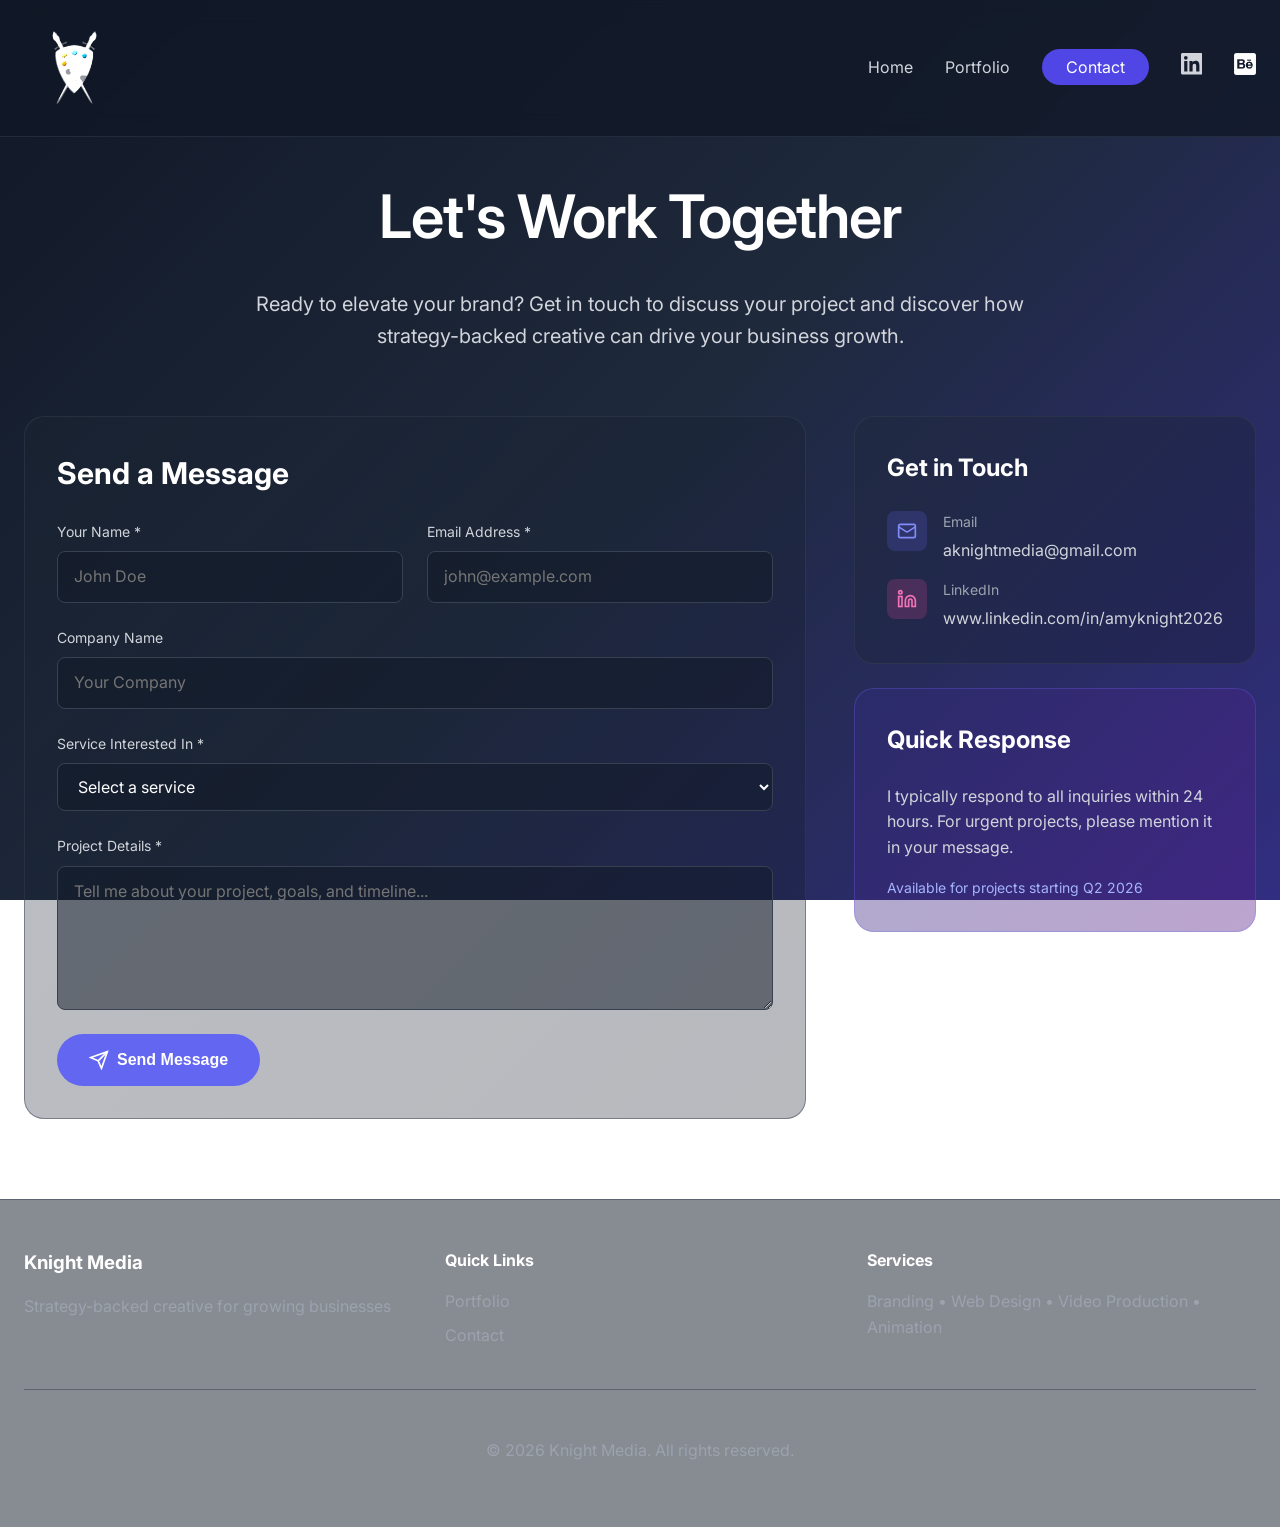
==== commit 74936984: "Use clean homepage URLs instead of /index.html. Co-authored-by: Cursor <cursoragent@cursor.com>" ====
--- a/contact.html
+++ b/contact.html
@@ -13,7 +13,7 @@
   <body>
     <header class="site-header">
       <nav class="nav">
-        <a class="logo" href="index.html">
+        <a class="logo" href="/">
           <img
             class="logo-img"
             src="assets/logo-animated.gif"
@@ -30,7 +30,7 @@
           </svg>
         </button>
         <ul class="nav-links">
-          <li><a href="index.html">Home</a></li>
+          <li><a href="/">Home</a></li>
           <li><a href="portfolio.html">Portfolio</a></li>
           <li><a href="contact.html" class="nav-cta is-active">Contact</a></li>
           <li>
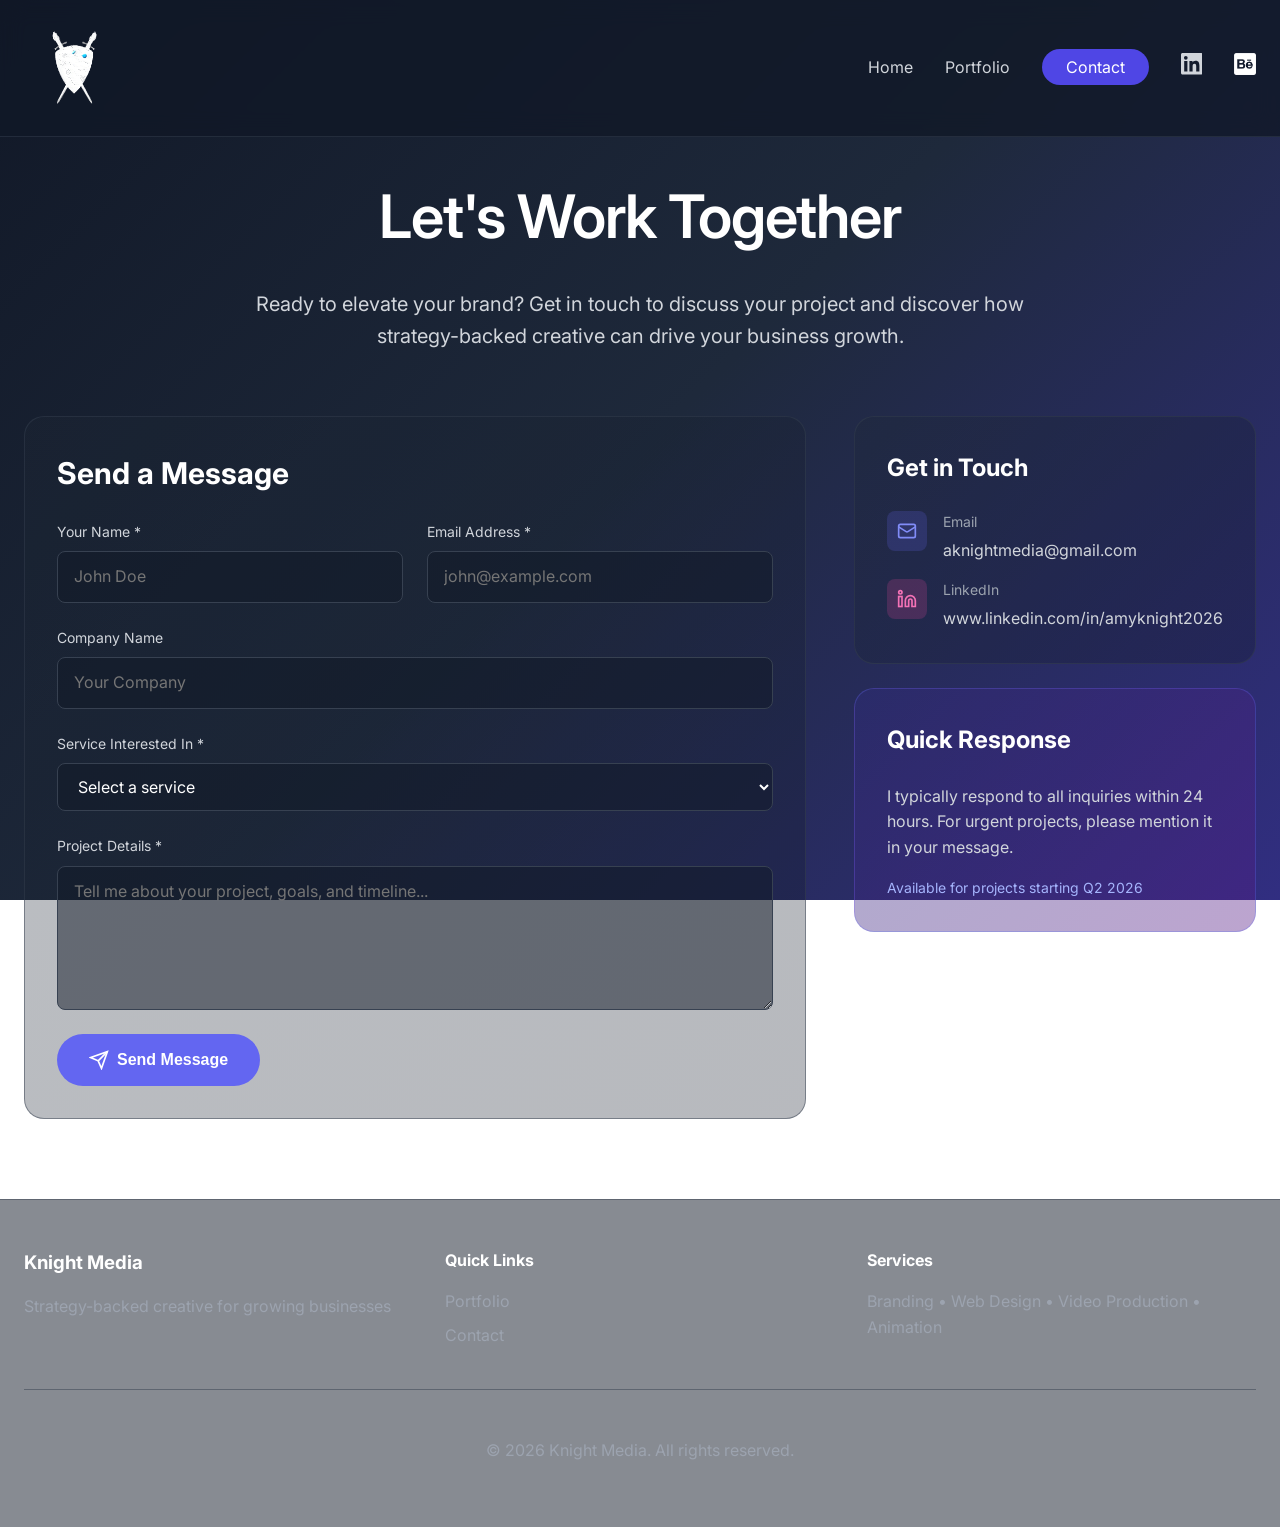
==== commit 7ab5624c: "Replace the animated logo and crossfade smoothly to the static mark. Co-authored-by: Cursor <cursora" ====
--- a/contact.html
+++ b/contact.html
@@ -16,9 +16,10 @@
         <a class="logo" href="/">
           <img
             class="logo-img"
-            src="assets/logo-animated.gif"
+            src="assets/km-animated-logo-small3.gif"
             data-static="assets/logo-static.png"
             data-duration="6000"
+            data-fade-duration="500"
             alt="Knight Media"
           />
         </a>
--- a/styles.css
+++ b/styles.css
@@ -71,9 +71,40 @@
   align-items: center;
 }
 
+.logo-media {
+  position: relative;
+  display: inline-flex;
+  align-items: center;
+  height: 6rem;
+}
+
 .logo-img {
   height: 6rem;
   width: auto;
+}
+
+.logo-media .logo-img-static {
+  position: absolute;
+  left: 0;
+  top: 0;
+  height: 100%;
+  width: auto;
+  opacity: 0;
+  transition: opacity var(--logo-fade-duration, 500ms) ease;
+  pointer-events: none;
+}
+
+.logo-media .logo-img-animated {
+  opacity: 1;
+  transition: opacity var(--logo-fade-duration, 500ms) ease;
+}
+
+.logo-media.is-static .logo-img-animated {
+  opacity: 0;
+}
+
+.logo-media.is-static .logo-img-static {
+  opacity: 1;
 }
 
 .nav-links {
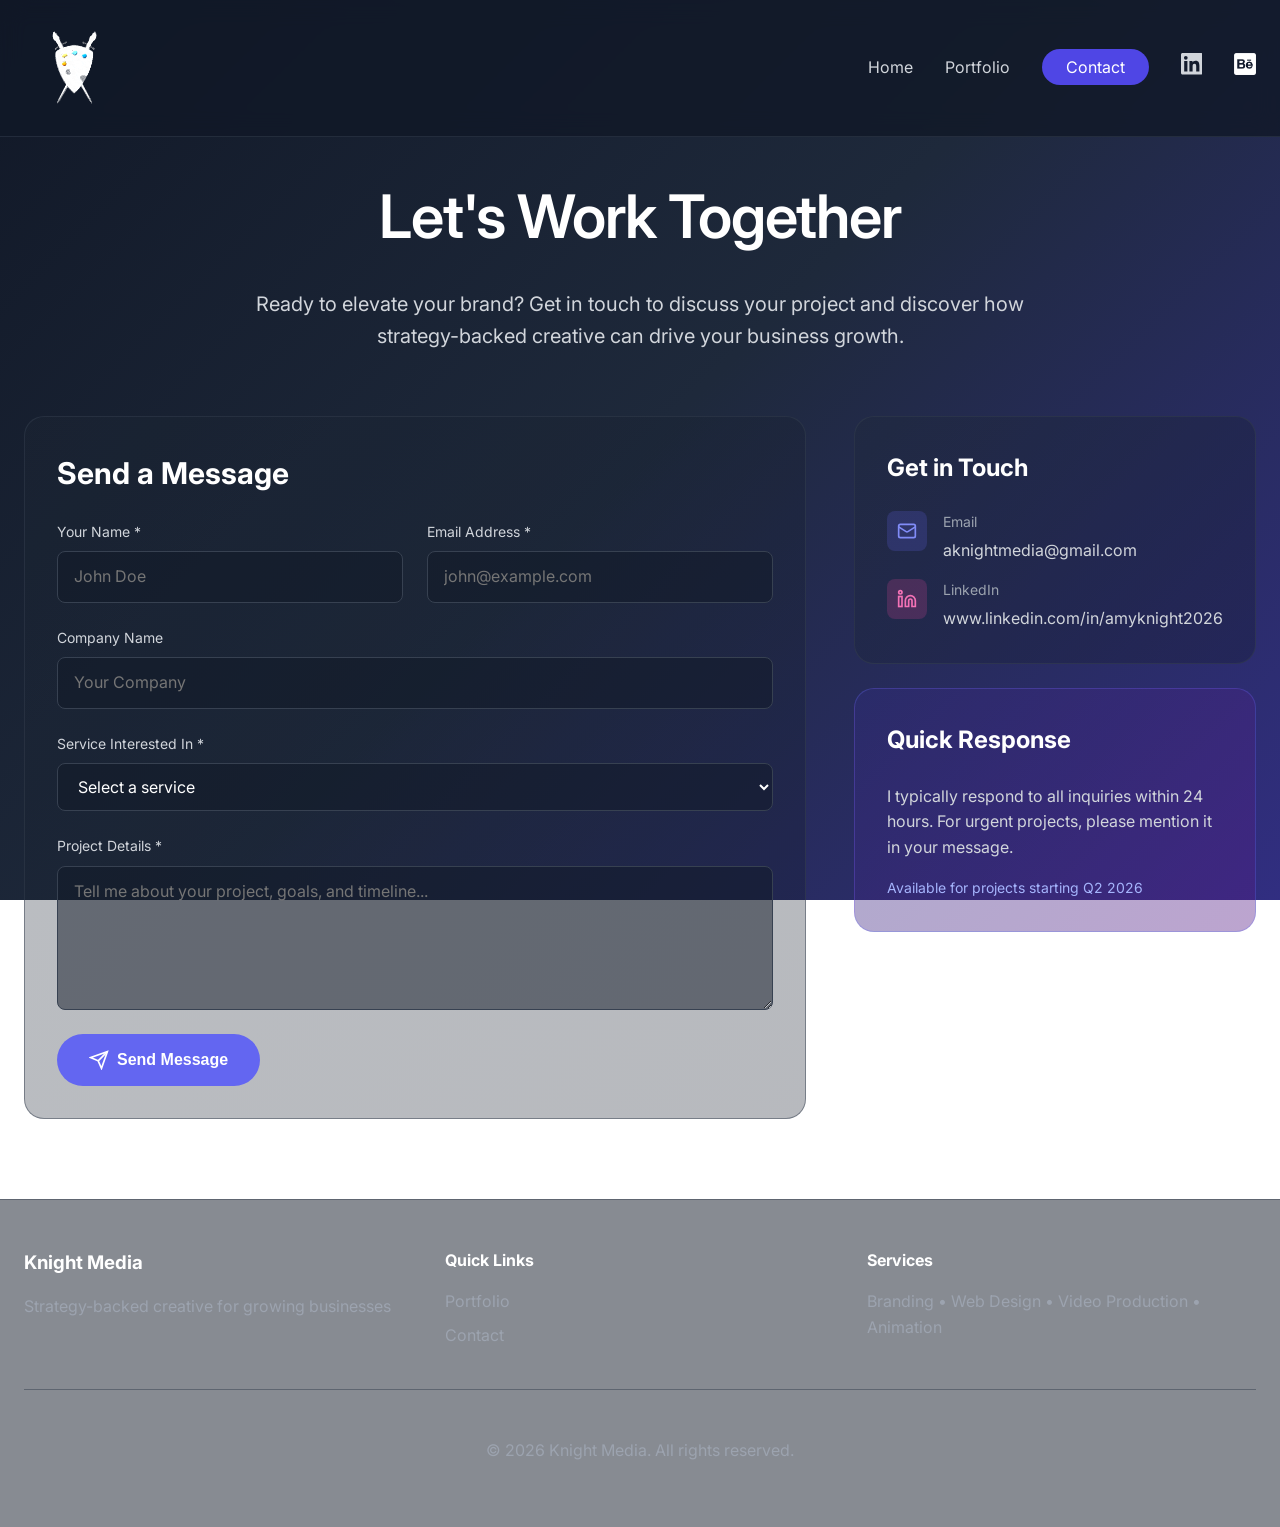
==== commit f8035566: "Add sharing assets, refine logo behavior, and update homepage highlights. Co-authored-by: Cursor <cu" ====
--- a/contact.html
+++ b/contact.html
@@ -5,6 +5,20 @@
     <meta name="viewport" content="width=device-width, initial-scale=1.0" />
     <meta name="description" content="Contact Knight Media to start your next creative project." />
     <title>Contact — Knight Media</title>
+    <link rel="icon" href="assets/favicon.ico?v=2" sizes="any" />
+    <link rel="icon" href="assets/favicon-32x32.png?v=2" type="image/png" sizes="32x32" />
+    <link rel="icon" href="assets/favicon-16x16.png?v=2" type="image/png" sizes="16x16" />
+    <link rel="apple-touch-icon" href="assets/apple-touch-icon.png?v=2" />
+    <meta property="og:type" content="website" />
+    <meta property="og:site_name" content="Knight Media" />
+    <meta property="og:title" content="Contact — Knight Media" />
+    <meta property="og:description" content="Contact Knight Media to start your next creative project." />
+    <meta property="og:url" content="https://aknightmedia.com/contact.html" />
+    <meta property="og:image" content="https://aknightmedia.com/assets/og-image.png" />
+    <meta name="twitter:card" content="summary_large_image" />
+    <meta name="twitter:title" content="Contact — Knight Media" />
+    <meta name="twitter:description" content="Contact Knight Media to start your next creative project." />
+    <meta name="twitter:image" content="https://aknightmedia.com/assets/og-image.png" />
     <link rel="stylesheet" href="styles.css?v=16" />
     <link rel="preconnect" href="https://fonts.googleapis.com" />
     <link rel="preconnect" href="https://fonts.gstatic.com" crossorigin />
@@ -19,7 +33,6 @@
             src="assets/km-animated-logo-small3.gif"
             data-static="assets/logo-static.png"
             data-duration="6000"
-            data-fade-duration="500"
             alt="Knight Media"
           />
         </a>
--- a/styles.css
+++ b/styles.css
@@ -84,27 +84,15 @@
 }
 
 .logo-media .logo-img-static {
-  position: absolute;
-  left: 0;
-  top: 0;
-  height: 100%;
-  width: auto;
-  opacity: 0;
-  transition: opacity var(--logo-fade-duration, 500ms) ease;
-  pointer-events: none;
-}
-
-.logo-media .logo-img-animated {
-  opacity: 1;
-  transition: opacity var(--logo-fade-duration, 500ms) ease;
+  display: none;
 }
 
 .logo-media.is-static .logo-img-animated {
-  opacity: 0;
+  display: none;
 }
 
 .logo-media.is-static .logo-img-static {
-  opacity: 1;
+  display: block;
 }
 
 .nav-links {
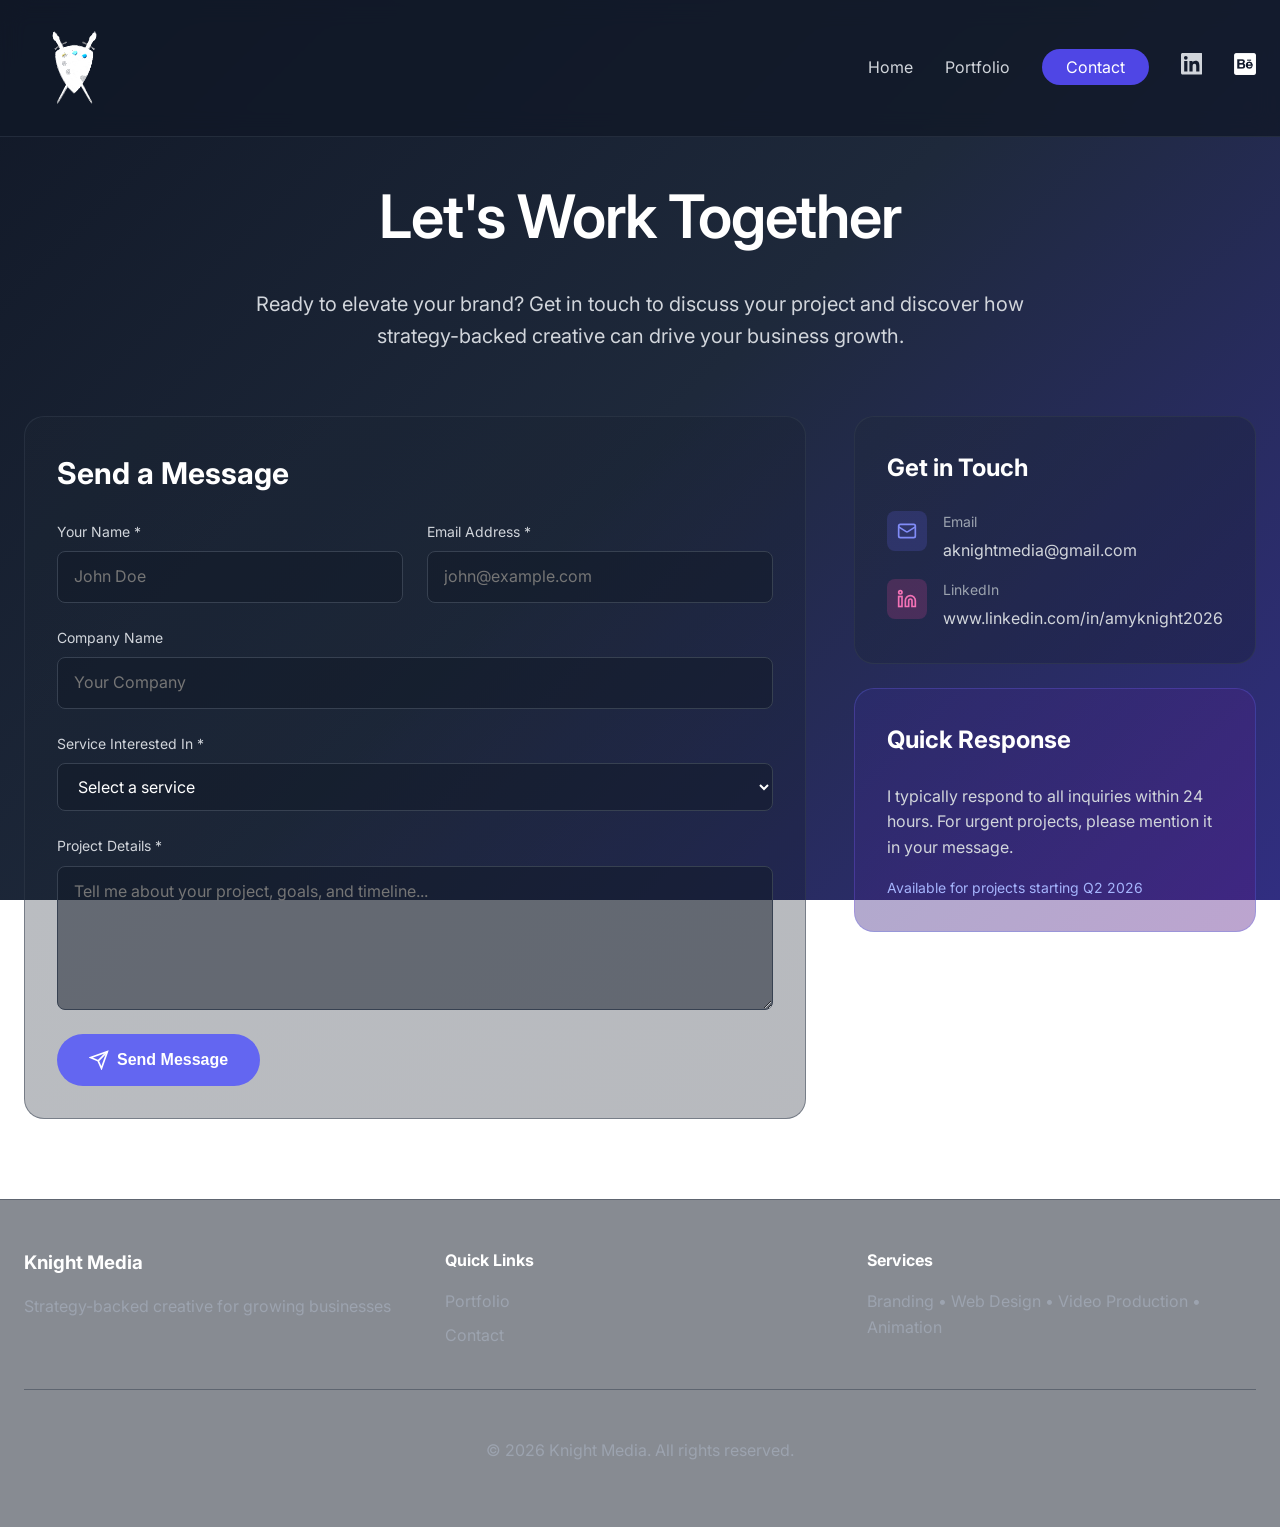
==== commit 3db12fa8: "Improve SEO, refresh service packages, and add new portfolio videos. Co-authored-by: Cursor <cursora" ====
--- a/contact.html
+++ b/contact.html
@@ -5,6 +5,7 @@
     <meta name="viewport" content="width=device-width, initial-scale=1.0" />
     <meta name="description" content="Contact Knight Media to start your next creative project." />
     <title>Contact — Knight Media</title>
+    <link rel="canonical" href="https://aknightmedia.com/contact.html" />
     <link rel="icon" href="assets/favicon.ico?v=2" sizes="any" />
     <link rel="icon" href="assets/favicon-32x32.png?v=2" type="image/png" sizes="32x32" />
     <link rel="icon" href="assets/favicon-16x16.png?v=2" type="image/png" sizes="16x16" />
@@ -19,6 +20,20 @@
     <meta name="twitter:title" content="Contact — Knight Media" />
     <meta name="twitter:description" content="Contact Knight Media to start your next creative project." />
     <meta name="twitter:image" content="https://aknightmedia.com/assets/og-image.png" />
+    <script type="application/ld+json">
+      {
+        "@context": "https://schema.org",
+        "@type": "ContactPage",
+        "name": "Contact — Knight Media",
+        "url": "https://aknightmedia.com/contact.html",
+        "description": "Contact Knight Media to start your next creative project.",
+        "isPartOf": {
+          "@type": "WebSite",
+          "name": "Knight Media",
+          "url": "https://aknightmedia.com/"
+        }
+      }
+    </script>
     <link rel="stylesheet" href="styles.css?v=16" />
     <link rel="preconnect" href="https://fonts.googleapis.com" />
     <link rel="preconnect" href="https://fonts.gstatic.com" crossorigin />
@@ -100,7 +115,7 @@
                     <option value="">Select a service</option>
                     <option value="brand-launch">Brand Launch Kit</option>
                     <option value="explainer-video">Explainer Video Package</option>
-                    <option value="social-motion">Social Motion Pack</option>
+                    <option value="social-motion">Motion Suite</option>
                     <option value="full-brand-web">Full Brand + Web</option>
                     <option value="consultation">General Consultation</option>
                   </select>
